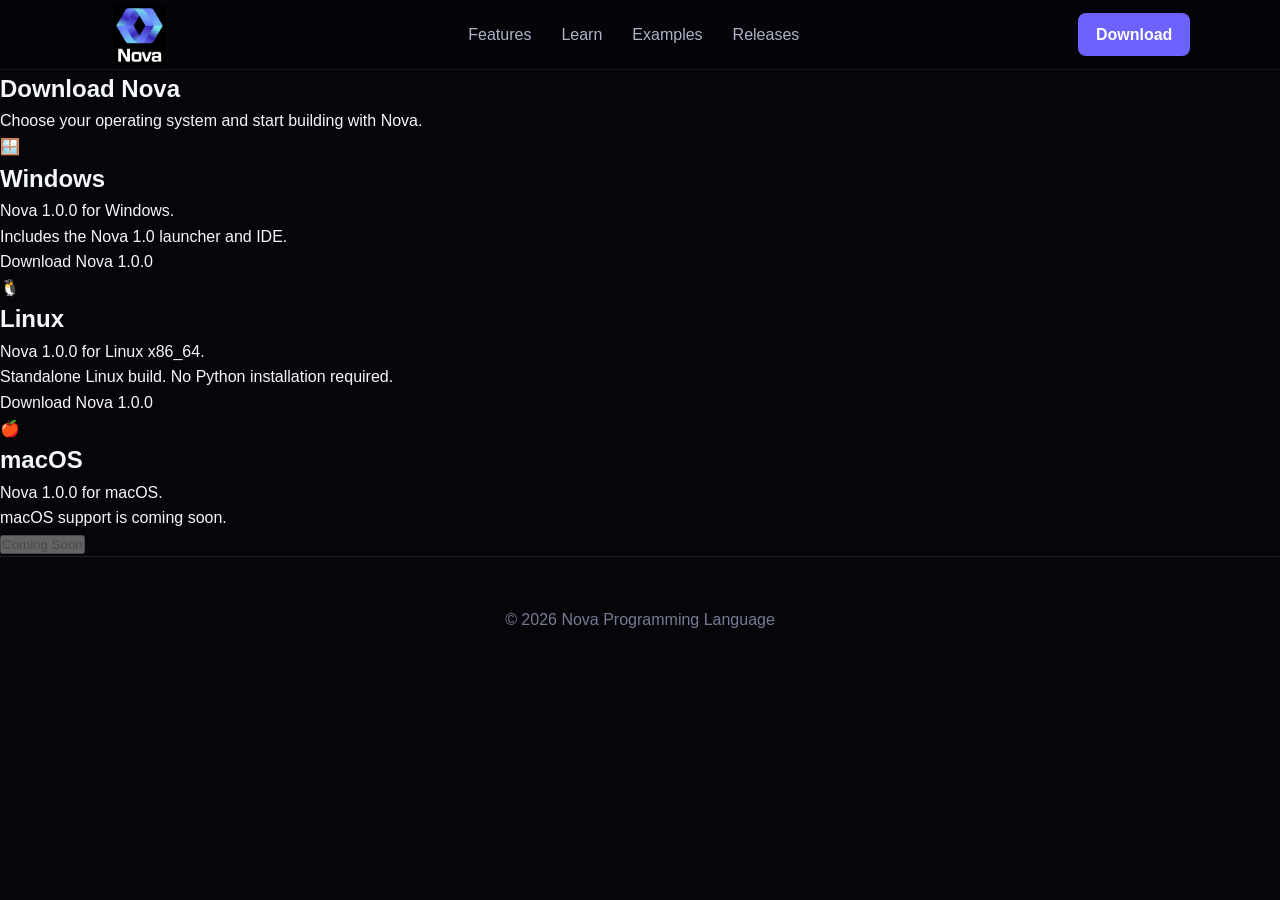
==== download.html @ 08bb003d "Add download page for Nova This file contains the HTML structure for the Nova download page, includi" ====
<!DOCTYPE html>
<html lang="en">
<head>
    <meta charset="UTF-8">
    <meta name="viewport" content="width=device-width, initial-scale=1.0">

    <title>Download Nova</title>

    <link rel="stylesheet" href="style.css">
</head>

<body>

    <header class="navbar">
        <div class="logo">
            <a href="index.html">
                <img src="nova_logo.png" alt="Nova">
            </a>
        </div>

        <nav>
            <a href="index.html#features">Features</a>
            <a href="index.html#learn">Learn</a>
            <a href="index.html#examples">Examples</a>
            <a href="index.html#releases">Releases</a>
        </nav>

        <a class="nav-button" href="download.html">Download</a>
    </header>


    <main class="download-page">

        <section class="download-hero">
            <h1>Download <span>Nova</span></h1>

            <p>
                Choose your operating system and start building with Nova.
            </p>
        </section>


        <section class="download-options">

            <!-- Windows -->

            <div class="download-card">

                <div class="download-icon">
                    🪟
                </div>

                <h2>Windows</h2>

                <p>
                    Nova 1.0.0 for Windows.
                </p>

                <p class="download-description">
                    Includes the Nova 1.0 launcher and IDE.
                </p>

                <a
                    class="download-button"
                    href="https://github.com/novaprogramming/Nova/releases/tag/v1.0.0"
                >
                    Download Nova 1.0.0
                </a>

            </div>


            <!-- Linux -->

            <div class="download-card">

                <div class="download-icon">
                    🐧
                </div>

                <h2>Linux</h2>

                <p>
                    Nova 1.0.0 for Linux x86_64.
                </p>

                <p class="download-description">
                    Standalone Linux build. No Python installation required.
                </p>

                <a
                    class="download-button"
                    href="https://github.com/novaprogramming/Nova/releases/download/v1.0.0/nova-1.0.0-linux-x86_64.tar.gz"
                >
                    Download Nova 1.0.0
                </a>

            </div>


            <!-- macOS -->

            <div class="download-card">

                <div class="download-icon">
                    🍎
                </div>

                <h2>macOS</h2>

                <p>
                    Nova 1.0.0 for macOS.
                </p>

                <p class="download-description">
                    macOS support is coming soon.
                </p>

                <button class="download-button disabled" disabled>
                    Coming Soon
                </button>

            </div>

        </section>

    </main>


    <footer class="footer">

        <p>
            © 2026 Nova Programming Language
        </p>

    </footer>

</body>
</html>
---- style.css ----
* {
    box-sizing: border-box;
    margin: 0;
    padding: 0;
}

html {
    scroll-behavior: smooth;
}

body {
    font-family: Arial, Helvetica, sans-serif;
    background: #05050a;
    color: #f5f7ff;
    line-height: 1.6;
}

a {
    color: inherit;
    text-decoration: none;
}


/* NAVIGATION */

.navbar {
    width: 100%;
    height: 70px;
    padding: 5px 7%;

    display: flex;
    align-items: center;
    justify-content: space-between;

    position: sticky;
    top: 0;
    z-index: 100;

    background: rgba(5, 5, 10, 0.85);
    backdrop-filter: blur(12px);

    border-bottom: 1px solid rgba(255, 255, 255, 0.08);
}

.logo {
    display: flex;
    align-items: center;
    width: 100px;
    height: 60px;
    flex-shrink: 0;
}

.logo img {
    display: block;
    width: 100px;
    height: 60px;
    object-fit: contain;
}

nav {
    display: flex;
    gap: 30px;
}

nav a {
    color: #aeb2c7;
    transition: 0.2s;
}

nav a:hover {
    color: white;
}

.nav-button {
    padding: 9px 18px;
    border-radius: 8px;

    background: #6c63ff;
    color: white;

    font-weight: 600;

    transition: 0.2s;
}

.nav-button:hover {
    transform: translateY(-2px);
    background: #817aff;
}


/* HERO */

.hero {
    min-height: 85vh;

    padding: 100px 7%;

    display: grid;
    grid-template-columns: 1.1fr 0.9fr;
    gap: 70px;

    align-items: center;

    background:
        radial-gradient(
            circle at 20% 20%,
            rgba(92, 80, 255, 0.18),
            transparent 35%
        ),
        radial-gradient(
            circle at 80% 80%,
            rgba(0, 220, 255, 0.10),
            transparent 35%
        );
}

.eyebrow {
    color: #7d83ff;

    font-size: 0.8rem;
    font-weight: 700;

    letter-spacing: 3px;

    margin-bottom: 18px;
}

.hero h1 {
    font-size: clamp(3.5rem, 8vw, 7rem);
    line-height: 0.95;

    margin-bottom: 30px;
}

.hero h1 span {
    background: linear-gradient(
        90deg,
        #6c63ff,
        #8b7cff,
        #31d9ff
    );

    -webkit-background-clip: text;
    background-clip: text;
    color: transparent;
}

.hero-text {
    max-width: 650px;

    color: #aeb2c7;

    font-size: 1.25rem;

    margin-bottom: 35px;
}

.hero-buttons {
    display: flex;
    gap: 15px;

    flex-wrap: wrap;
}


/* BUTTONS */

.button {
    display: inline-block;

    padding: 13px 22px;

    border-radius: 9px;

    font-weight: 700;

    transition: 0.2s;
}

.button:hover {
    transform: translateY(-3px);
}

.primary {
    background: #6c63ff;
    color: white;

    box-shadow: 0 10px 30px rgba(108, 99, 255, 0.25);
}

.primary:hover {
    background: #817aff;
}

.secondary {
    border: 1px solid #38394b;
    color: #dfe2f5;
}

.secondary:hover {
    border-color: #6c63ff;
}


/* CODE WINDOWS */

.hero-code,
.large-code {
    background: #0b0b13;

    border: 1px solid #25263a;

    border-radius: 14px;

    overflow: hidden;

    box-shadow:
        0 30px 80px rgba(0, 0, 0, 0.45);
}

.code-header {
    padding: 13px 18px;

    display: flex;
    justify-content: space-between;

    color: #777b94;

    background: #10101a;

    border-bottom: 1px solid #25263a;

    font-size: 0.85rem;
}

pre {
    padding: 25px;

    overflow-x: auto;

    color: #dfe2ff;

    font-family:
        Consolas,
        "Courier New",
        monospace;

    font-size: 0.95rem;
}


/* SECTIONS */

.section {
    padding: 110px 7%;

    max-width: 1400px;
    margin: auto;
}

.section h2,
.download h2 {
    font-size: clamp(2.2rem, 5vw, 4rem);

    line-height: 1.1;

    margin-bottom: 20px;
}

.section-text {
    color: #aeb2c7;

    font-size: 1.1rem;

    margin-bottom: 40px;
}


/* FEATURE CARDS */

.cards {
    display: grid;

    grid-template-columns:
        repeat(3, 1fr);

    gap: 20px;

    margin-top: 50px;
}

.card {
    padding: 30px;

    background: #0b0b13;

    border: 1px solid #25263a;

    border-radius: 14px;

    transition: 0.25s;
}

.card:hover {
    transform: translateY(-6px);

    border-color: #5750c9;
}

.card h3 {
    margin-bottom: 12px;

    font-size: 1.3rem;
}

.card p {
    color: #9da1b8;
}


/* LEARNING */

.learn-grid {
    display: grid;

    grid-template-columns:
        repeat(2, 1fr);

    gap: 18px;

    margin-top: 40px;
}

.learn-item {
    padding: 25px;

    background: #090910;

    border-left: 3px solid #6c63ff;
}

.learn-item h3 {
    margin-bottom: 7px;
}

.learn-item p {
    color: #9da1b8;
}


/* RELEASES */

.release {
    display: flex;

    justify-content: space-between;
    align-items: center;

    padding: 25px;

    margin-top: 15px;

    background: #0b0b13;

    border: 1px solid #25263a;

    border-radius: 12px;
}

.release p {
    color: #9da1b8;
}

.badge {
    padding: 5px 10px;

    border-radius: 6px;

    background: #25263a;

    color: #aeb2c7;

    font-size: 0.7rem;

    font-weight: 700;

    letter-spacing: 1px;
}

.badge.stable {
    background: #314e6d;

    color: #dcecff;
}


/* DOWNLOAD */

.download {
    padding: 120px 7%;

    text-align: center;

    background:
        radial-gradient(
            circle,
            rgba(108, 99, 255, 0.18),
            transparent 55%
        );
}

.download p {
    color: #aeb2c7;

    margin-bottom: 30px;
}


/* FOOTER */

footer {
    padding: 50px 7%;

    border-top: 1px solid #202130;

    text-align: center;

    color: #777b94;
}

.footer-logo {
    color: white;

    font-size: 1.5rem;

    font-weight: 700;

    margin-bottom: 10px;
}

.copyright {
    margin-top: 20px;

    font-size: 0.85rem;
}


/* MOBILE */

@media (max-width: 850px) {

    nav {
        display: none;
    }

    .hero {
        grid-template-columns: 1fr;

        padding-top: 70px;
    }

    .cards {
        grid-template-columns: 1fr;
    }

    .learn-grid {
        grid-template-columns: 1fr;
    }

    .hero h1 {
        font-size: 4rem;
    }

    .navbar {
    height: 65px;
    padding: 5px 5%;
    }
}
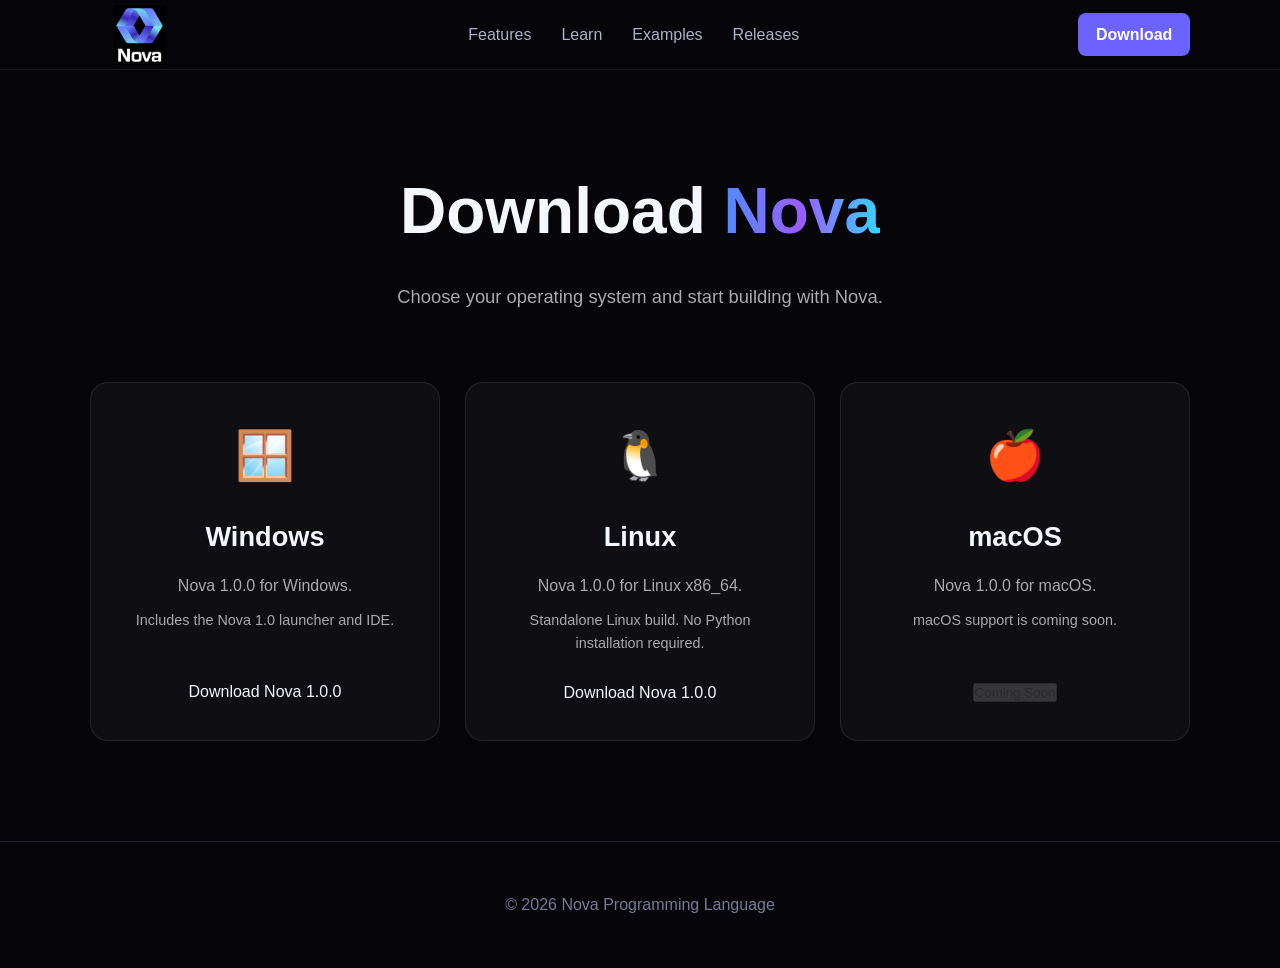
==== commit dd09188f: "Update download link for Nova 1.0.0" ====
--- a/download.html
+++ b/download.html
@@ -62,7 +62,7 @@
 
                 <a
                     class="download-button"
-                    href="https://github.com/novaprogramming/Nova/releases/tag/v1.0.0"
+                    href="https://github.com/novaprogramming/Nova/releases/download/v1.0.0/nova-1.0.0-windows-x86_64.zip"
                 >
                     Download Nova 1.0.0
                 </a>
--- a/style.css
+++ b/style.css
@@ -477,3 +477,99 @@
     padding: 5px 5%;
     }
 }
+
+/* =========================
+   Download Page
+   ========================= */
+
+.download-page {
+    min-height: calc(100vh - 150px);
+    padding: 90px 7% 100px;
+}
+
+.download-hero {
+    text-align: center;
+    max-width: 800px;
+    margin: 0 auto 70px;
+}
+
+.download-hero h1 {
+    font-size: 4rem;
+    margin-bottom: 20px;
+}
+
+.download-hero h1 span {
+    background: linear-gradient(90deg, #4f8cff, #9b5cff, #35d6ff);
+    -webkit-background-clip: text;
+    -webkit-text-fill-color: transparent;
+    background-clip: text;
+}
+
+.download-hero p {
+    color: #aaa;
+    font-size: 1.15rem;
+}
+
+.download-options {
+    max-width: 1100px;
+    margin: 0 auto;
+    display: grid;
+    grid-template-columns: repeat(3, 1fr);
+    gap: 25px;
+}
+
+.download-card {
+    background: rgba(255, 255, 255, 0.04);
+    border: 1px solid rgba(255, 255, 255, 0.09);
+    border-radius: 18px;
+    padding: 35px 30px;
+    text-align: center;
+    transition: transform 0.2s ease, border-color 0.2s ease;
+}
+
+.download-card:hover {
+    transform: translateY(-5px);
+    border-color: rgba(120, 150, 255, 0.45);
+}
+
+.download-icon {
+    font-size: 3rem;
+    margin-bottom: 20px;
+}
+
+.download-card h2 {
+    font-size: 1.7rem;
+    margin-bottom: 15px;
+}
+
+.download-card p {
+    color: #aaa;
+    line-height: 1.6;
+}
+
+.download-card .download-description {
+    font-size: 0.9rem;
+    margin: 10px 0 25px;
+    min-height: 45px;
+}
+
+.download-button.disabled {
+    opacity: 0.45;
+    cursor: not-allowed;
+    pointer-events: none;
+}
+
+@media (max-width: 850px) {
+    .download-options {
+        grid-template-columns: 1fr;
+        max-width: 500px;
+    }
+
+    .download-hero h1 {
+        font-size: 3rem;
+    }
+
+    .download-page {
+        padding: 70px 5% 80px;
+    }
+}
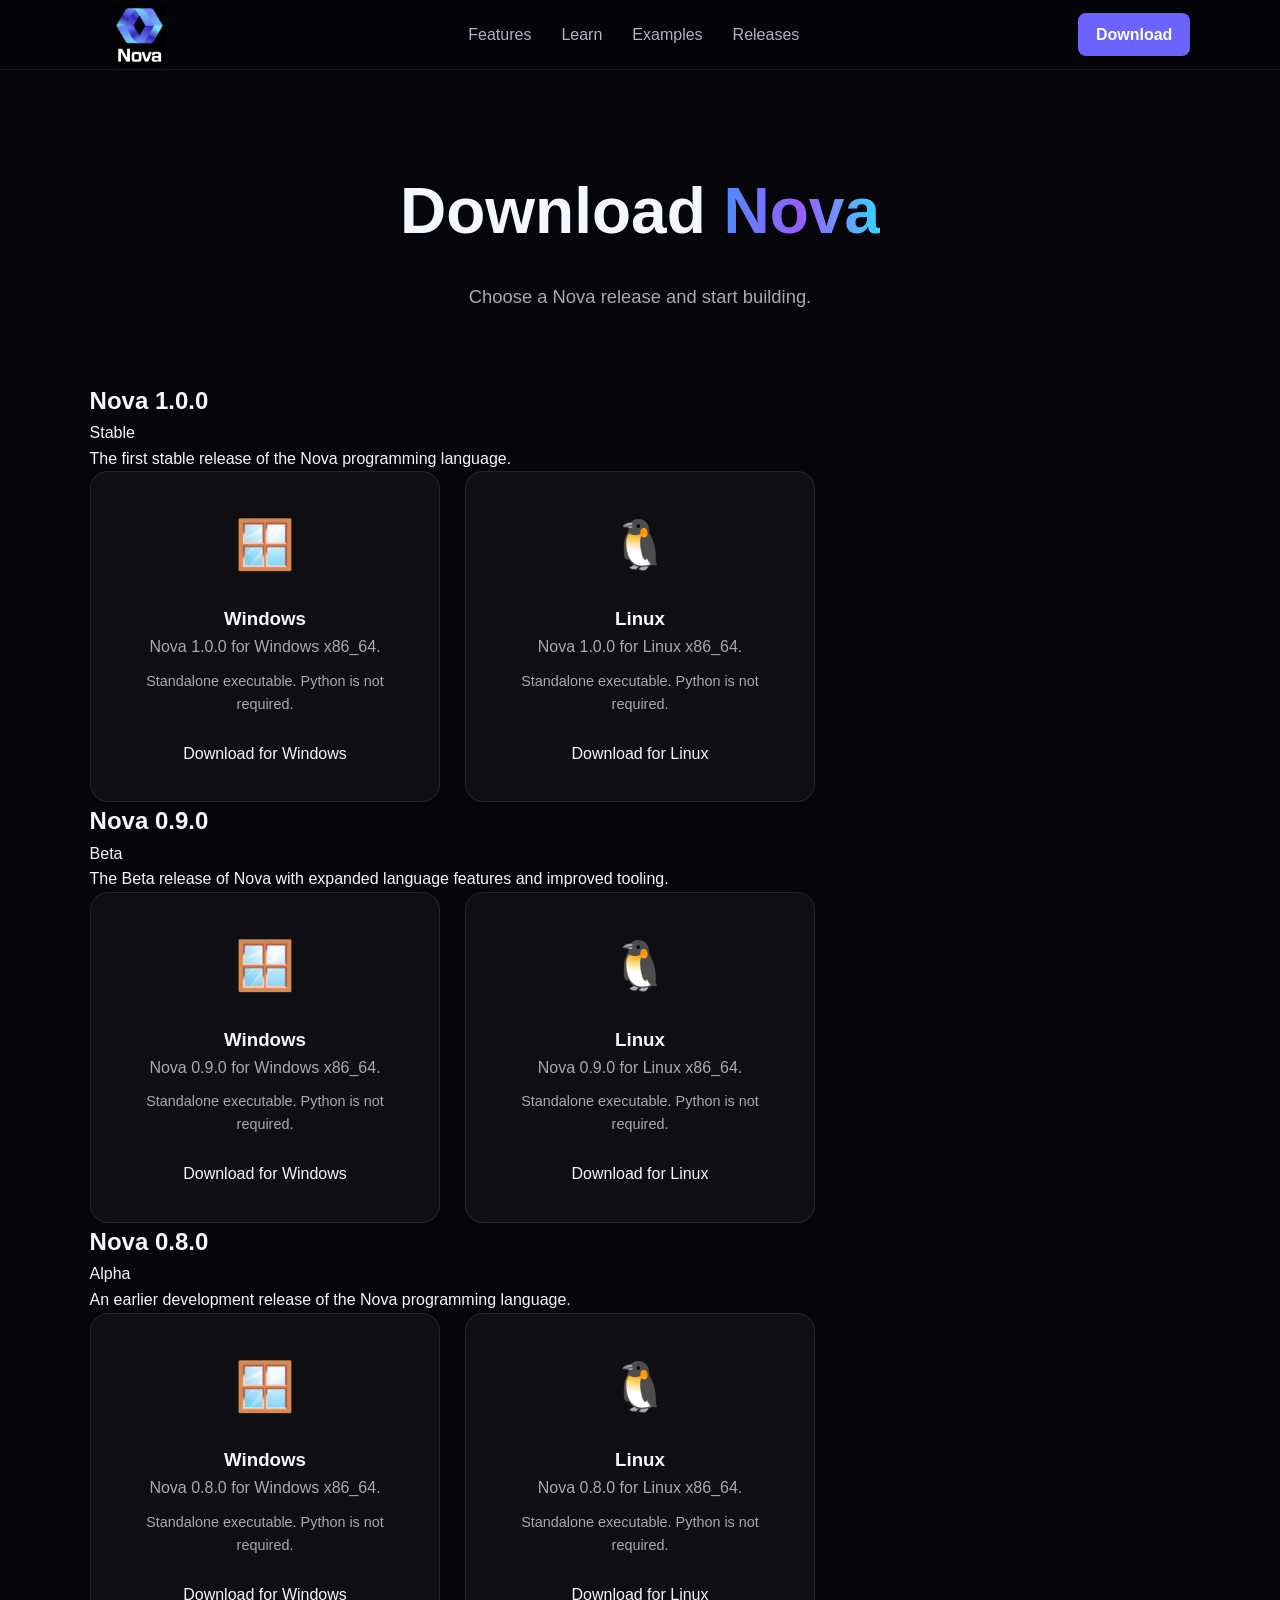
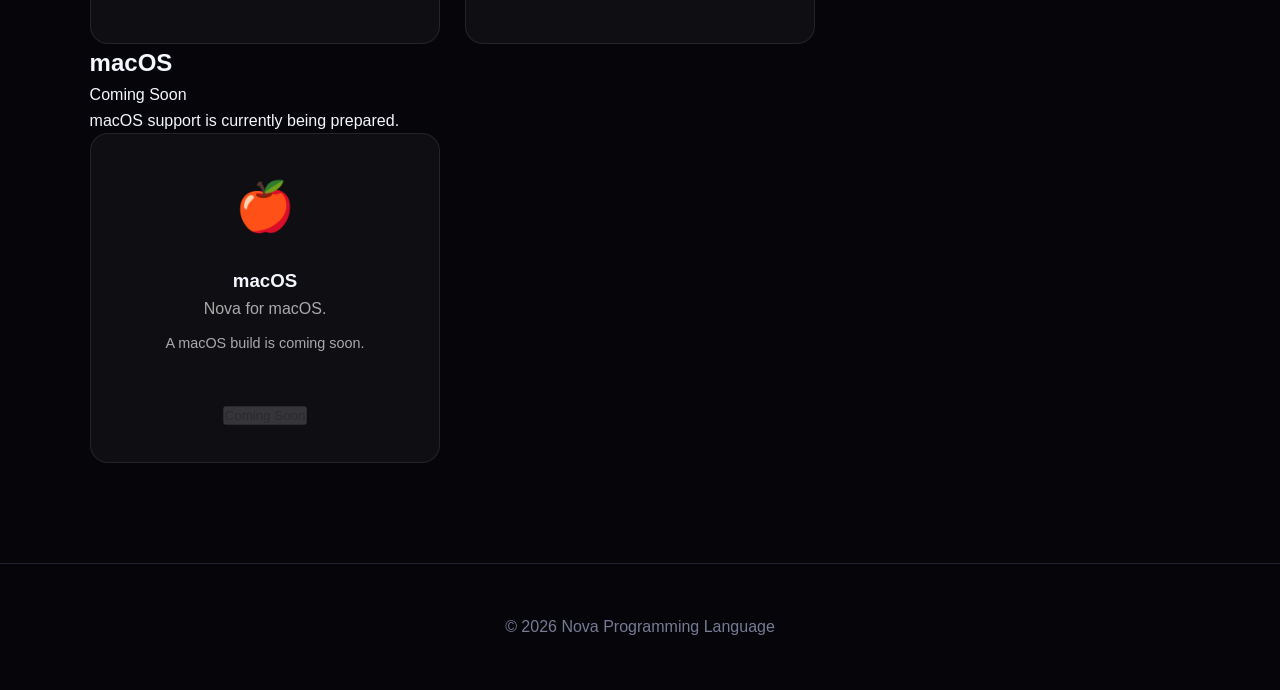
==== commit 8cb0ee19: "Update download page for Nova releases" ====
--- a/download.html
+++ b/download.html
@@ -35,90 +35,222 @@
             <h1>Download <span>Nova</span></h1>
 
             <p>
-                Choose your operating system and start building with Nova.
-            </p>
-        </section>
-
-
-        <section class="download-options">
-
-            <!-- Windows -->
-
-            <div class="download-card">
-
-                <div class="download-icon">
-                    🪟
-                </div>
-
-                <h2>Windows</h2>
-
-                <p>
-                    Nova 1.0.0 for Windows.
-                </p>
-
-                <p class="download-description">
-                    Includes the Nova 1.0 launcher and IDE.
-                </p>
-
-                <a
-                    class="download-button"
-                    href="https://github.com/novaprogramming/Nova/releases/download/v1.0.0/nova-1.0.0-windows-x86_64.zip"
-                >
-                    Download Nova 1.0.0
-                </a>
-
-            </div>
-
-
-            <!-- Linux -->
-
-            <div class="download-card">
-
-                <div class="download-icon">
-                    🐧
-                </div>
-
-                <h2>Linux</h2>
-
-                <p>
-                    Nova 1.0.0 for Linux x86_64.
-                </p>
-
-                <p class="download-description">
-                    Standalone Linux build. No Python installation required.
-                </p>
-
-                <a
-                    class="download-button"
-                    href="https://github.com/novaprogramming/Nova/releases/download/v1.0.0/nova-1.0.0-linux-x86_64.tar.gz"
-                >
-                    Download Nova 1.0.0
-                </a>
-
-            </div>
-
-
-            <!-- macOS -->
-
-            <div class="download-card">
-
-                <div class="download-icon">
-                    🍎
-                </div>
-
+                Choose a Nova release and start building.
+            </p>
+        </section>
+
+
+        <!-- Nova 1.0.0 -->
+
+        <section class="release-section">
+
+            <div class="release-header">
+                <h2>Nova 1.0.0</h2>
+                <span class="release-badge stable">Stable</span>
+            </div>
+
+            <p class="release-description">
+                The first stable release of the Nova programming language.
+            </p>
+
+            <div class="download-options">
+
+                <div class="download-card">
+                    <div class="download-icon">🪟</div>
+
+                    <h3>Windows</h3>
+
+                    <p>
+                        Nova 1.0.0 for Windows x86_64.
+                    </p>
+
+                    <p class="download-description">
+                        Standalone executable. Python is not required.
+                    </p>
+
+                    <a class="download-button"
+                       href="https://github.com/novaprogramming/Nova/releases/download/v1.0.0/nova-1.0.0-windows-x86_64.zip">
+                        Download for Windows
+                    </a>
+                </div>
+
+
+                <div class="download-card">
+                    <div class="download-icon">🐧</div>
+
+                    <h3>Linux</h3>
+
+                    <p>
+                        Nova 1.0.0 for Linux x86_64.
+                    </p>
+
+                    <p class="download-description">
+                        Standalone executable. Python is not required.
+                    </p>
+
+                    <a class="download-button"
+                       href="https://github.com/novaprogramming/Nova/releases/download/v1.0.0/nova-1.0.0-linux-x86_64.tar.gz">
+                        Download for Linux
+                    </a>
+                </div>
+
+            </div>
+
+        </section>
+
+
+        <!-- Nova 0.9.0 -->
+
+        <section class="release-section">
+
+            <div class="release-header">
+                <h2>Nova 0.9.0</h2>
+                <span class="release-badge beta">Beta</span>
+            </div>
+
+            <p class="release-description">
+                The Beta release of Nova with expanded language features and improved tooling.
+            </p>
+
+            <div class="download-options">
+
+                <div class="download-card">
+                    <div class="download-icon">🪟</div>
+
+                    <h3>Windows</h3>
+
+                    <p>
+                        Nova 0.9.0 for Windows x86_64.
+                    </p>
+
+                    <p class="download-description">
+                        Standalone executable. Python is not required.
+                    </p>
+
+                    <a class="download-button"
+                       href="https://github.com/novaprogramming/Nova/releases/download/v0.9.0/nova-0.9.0-windows-x86_64.zip">
+                        Download for Windows
+                    </a>
+                </div>
+
+
+                <div class="download-card">
+                    <div class="download-icon">🐧</div>
+
+                    <h3>Linux</h3>
+
+                    <p>
+                        Nova 0.9.0 for Linux x86_64.
+                    </p>
+
+                    <p class="download-description">
+                        Standalone executable. Python is not required.
+                    </p>
+
+                    <a class="download-button"
+                       href="https://github.com/novaprogramming/Nova/releases/download/v0.9.0/nova-0.9.0-linux-x86_64.tar.gz">
+                        Download for Linux
+                    </a>
+                </div>
+
+            </div>
+
+        </section>
+
+
+        <!-- Nova 0.8.0 -->
+
+        <section class="release-section">
+
+            <div class="release-header">
+                <h2>Nova 0.8.0</h2>
+                <span class="release-badge alpha">Alpha</span>
+            </div>
+
+            <p class="release-description">
+                An earlier development release of the Nova programming language.
+            </p>
+
+            <div class="download-options">
+
+                <div class="download-card">
+                    <div class="download-icon">🪟</div>
+
+                    <h3>Windows</h3>
+
+                    <p>
+                        Nova 0.8.0 for Windows x86_64.
+                    </p>
+
+                    <p class="download-description">
+                        Standalone executable. Python is not required.
+                    </p>
+
+                    <a class="download-button"
+                       href="https://github.com/novaprogramming/Nova/releases/download/v0.8.0/nova-0.8.0-windows-x86_64.zip">
+                        Download for Windows
+                    </a>
+                </div>
+
+
+                <div class="download-card">
+                    <div class="download-icon">🐧</div>
+
+                    <h3>Linux</h3>
+
+                    <p>
+                        Nova 0.8.0 for Linux x86_64.
+                    </p>
+
+                    <p class="download-description">
+                        Standalone executable. Python is not required.
+                    </p>
+
+                    <a class="download-button"
+                       href="https://github.com/novaprogramming/Nova/releases/download/v0.8.0/nova-0.8.0-linux-x86_64.tar.gz">
+                        Download for Linux
+                    </a>
+                </div>
+
+            </div>
+
+        </section>
+
+
+        <!-- macOS -->
+
+        <section class="release-section">
+
+            <div class="release-header">
                 <h2>macOS</h2>
-
-                <p>
-                    Nova 1.0.0 for macOS.
-                </p>
-
-                <p class="download-description">
-                    macOS support is coming soon.
-                </p>
-
-                <button class="download-button disabled" disabled>
-                    Coming Soon
-                </button>
+                <span class="release-badge upcoming">Coming Soon</span>
+            </div>
+
+            <p class="release-description">
+                macOS support is currently being prepared.
+            </p>
+
+            <div class="download-options">
+
+                <div class="download-card">
+
+                    <div class="download-icon">🍎</div>
+
+                    <h3>macOS</h3>
+
+                    <p>
+                        Nova for macOS.
+                    </p>
+
+                    <p class="download-description">
+                        A macOS build is coming soon.
+                    </p>
+
+                    <button class="download-button disabled" disabled>
+                        Coming Soon
+                    </button>
+
+                </div>
 
             </div>
 
@@ -128,11 +260,7 @@
 
 
     <footer class="footer">
-
-        <p>
-            © 2026 Nova Programming Language
-        </p>
-
+        <p>© 2026 Nova Programming Language</p>
     </footer>
 
 </body>
